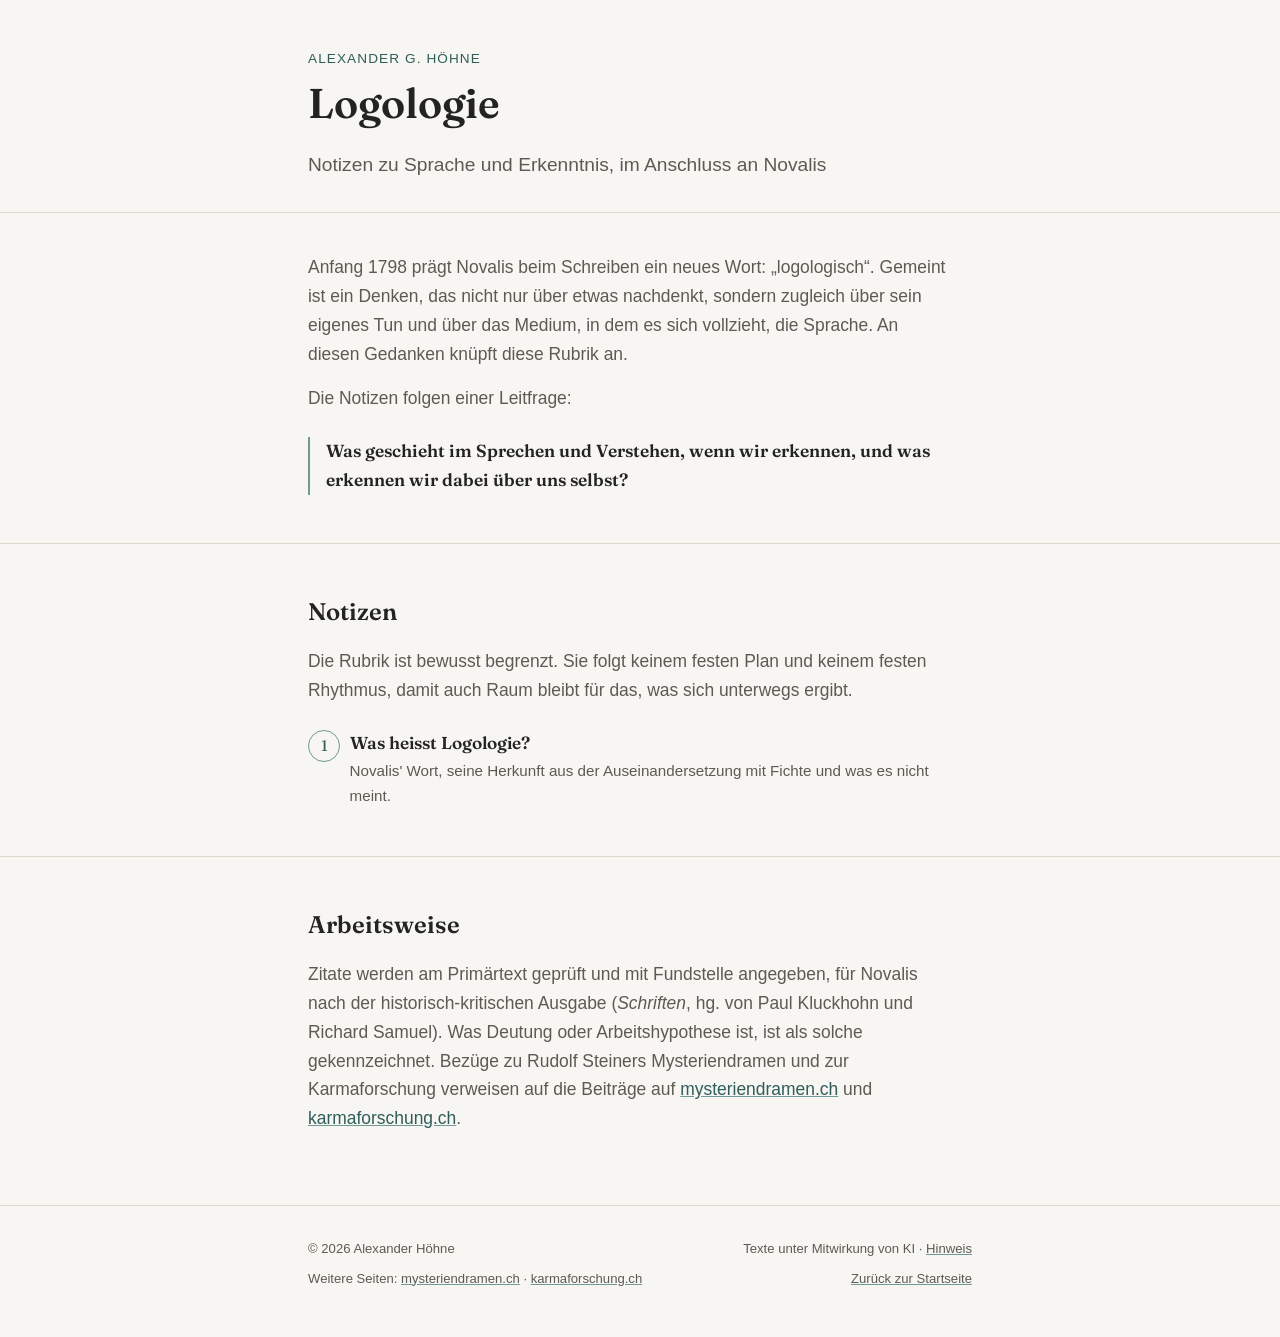
==== logologie/index.html @ 444ba688 "logologie 2026-10-31" ====
<!doctype html>
<html lang="de">
<head>
<meta charset="utf-8">
<meta name="viewport" content="width=device-width, initial-scale=1">
<title>Logologie. Notizen zu Sprache und Erkenntnis — Alexander Höhne</title>
<meta name="description" content="Notizen im Anschluss an Novalis' Logologie: Was geschieht im Sprechen und Verstehen, wenn wir erkennen, und was erkennen wir dabei über uns selbst?">
<link rel="canonical" href="https://alexanderhoehne.ch/logologie/">
<link rel="icon" href="/favicon.svg" type="image/svg+xml">
<link rel="icon" href="/favicon.ico" sizes="48x48">
<link rel="apple-touch-icon" href="/apple-touch-icon.png">
<meta property="og:type" content="website">
<meta property="og:site_name" content="Alexander Höhne">
<meta property="og:locale" content="de_CH">
<meta property="og:title" content="Logologie. Notizen zu Sprache und Erkenntnis">
<meta property="og:description" content="Notizen im Anschluss an Novalis' Logologie: Was geschieht im Sprechen und Verstehen, wenn wir erkennen, und was erkennen wir dabei über uns selbst?">
<meta property="og:url" content="https://alexanderhoehne.ch/logologie/">
<meta property="og:image" content="https://alexanderhoehne.ch/assets/img/og-image.png">
<meta property="og:image:width" content="1200">
<meta property="og:image:height" content="630">
<meta property="og:image:alt" content="Alexander Höhne — alexanderhoehne.ch">
<meta name="twitter:card" content="summary_large_image">
<link rel="stylesheet" href="/assets/css/style.css">
<script type="application/ld+json">
{
  "@context": "https://schema.org",
  "@type": "CreativeWorkSeries",
  "@id": "https://alexanderhoehne.ch/logologie/#serie",
  "name": "Logologie. Notizen zu Sprache und Erkenntnis",
  "url": "https://alexanderhoehne.ch/logologie/",
  "inLanguage": "de-CH",
  "author": { "@id": "https://alexanderhoehne.ch/#person" },
  "about": ["Novalis", "Logologie", "Sprachphilosophie", "Erkenntnis", "Selbsterkenntnis"],
  "hasPart": [
    {
      "@type": "BlogPosting",
      "headline": "Was heisst Logologie?",
      "url": "https://alexanderhoehne.ch/logologie/01-was-heisst-logologie.html",
      "position": 1
    }
  ]
}
</script>
</head>
<body>
<a class="skip-link" href="#inhalt">Zum Inhalt springen</a>

<header class="hero page">
  <div class="wrap">
    <div class="eyebrow"><a href="/">Alexander G. Höhne</a></div>
    <h1>Logologie</h1>
    <p class="lede">Notizen zu Sprache und Erkenntnis, im Anschluss an Novalis</p>
  </div>
</header>

<main id="inhalt">
  <section>
    <div class="wrap">
      <p class="intro">Anfang 1798 prägt Novalis beim Schreiben ein neues Wort: „logologisch“. Gemeint ist ein Denken, das nicht nur über etwas nachdenkt, sondern zugleich über sein eigenes Tun und über das Medium, in dem es sich vollzieht, die Sprache. An diesen Gedanken knüpft diese Rubrik an.</p>
      <p class="intro">Die Notizen folgen einer Leitfrage:</p>
      <ul class="stance">
        <li><strong>Was geschieht im Sprechen und Verstehen, wenn wir erkennen, und was erkennen wir dabei über uns selbst?</strong></li>
      </ul>
    </div>
  </section>

  <section>
    <div class="wrap">
      <h2>Notizen</h2>
      <p class="intro">Die Rubrik ist bewusst begrenzt. Sie folgt keinem festen Plan und keinem festen Rhythmus, damit auch Raum bleibt für das, was sich unterwegs ergibt.</p>
      <ol class="notes">
        <li>
          <span class="title"><a href="/logologie/01-was-heisst-logologie.html">Was heisst Logologie?</a></span>
          <span class="desc">Novalis' Wort, seine Herkunft aus der Auseinandersetzung mit Fichte und was es nicht meint.</span>
        </li>
      </ol>
    </div>
  </section>

  <section>
    <div class="wrap">
      <h2>Arbeitsweise</h2>
      <p class="intro">Zitate werden am Primärtext geprüft und mit Fundstelle angegeben, für Novalis nach der historisch-kritischen Ausgabe (<em>Schriften</em>, hg. von Paul Kluckhohn und Richard Samuel). Was Deutung oder Arbeitshypothese ist, ist als solche gekennzeichnet. Bezüge zu Rudolf Steiners Mysteriendramen und zur Karmaforschung verweisen auf die Beiträge auf <a href="https://mysteriendramen.ch">mysteriendramen.ch</a> und <a href="https://karmaforschung.ch">karmaforschung.ch</a>.</p>
    </div>
  </section>
</main>

<footer class="site-footer">
  <div class="wrap">
    <span>© 2026 Alexander Höhne</span>
    <span>Texte unter Mitwirkung von KI · <a href="/impressum.html#ki">Hinweis</a></span>
    <span>Weitere Seiten: <a href="https://mysteriendramen.ch">mysteriendramen.ch</a> · <a href="https://karmaforschung.ch">karmaforschung.ch</a></span>
    <a href="/">Zurück zur Startseite</a>
  </div>
</footer>

</body>
</html>
---- assets/css/style.css ----
/* alexanderhoehne.ch — Web-Visitenkarte
   Mobile-first, responsive, ruhig und professionell. */

/* Schriften: lokal eingebunden (keine Verbindung zu Google Fonts).
   Lizenz: SIL Open Font License 1.1, siehe /assets/fonts/OFL.txt */

@font-face {
  font-family: 'Fraunces';
  font-style: normal;
  font-weight: 100 900;
  font-display: swap;
  src: url(/assets/fonts/fraunces-latin-ext-opsz-normal.woff2) format('woff2');
  unicode-range: U+0100-02BA,U+02BD-02C5,U+02C7-02CC,U+02CE-02D7,U+02DD-02FF,U+0304,U+0308,U+0329,U+1D00-1DBF,U+1E00-1E9F,U+1EF2-1EFF,U+2020,U+20A0-20AB,U+20AD-20C0,U+2113,U+2C60-2C7F,U+A720-A7FF;
}

@font-face {
  font-family: 'Fraunces';
  font-style: normal;
  font-weight: 100 900;
  font-display: swap;
  src: url(/assets/fonts/fraunces-latin-opsz-normal.woff2) format('woff2');
  unicode-range: U+0000-00FF,U+0131,U+0152-0153,U+02BB-02BC,U+02C6,U+02DA,U+02DC,U+0304,U+0308,U+0329,U+2000-206F,U+20AC,U+2122,U+2191,U+2193,U+2212,U+2215,U+FEFF,U+FFFD;
}

:root {
  --bg: #f7f6f2;
  --bg-raised: #edeae2;
  --ink: #232320;
  --ink-soft: #5c5a53;
  --rule: #ddd8cc;
  --accent: #2f5d5a;
  --accent-soft: #6f9994;
  --link: #2f5d5a;
  --max-width: 44rem;
  --font-display: 'Fraunces', Georgia, 'Palatino Linotype', serif;
  --font-sans: -apple-system, BlinkMacSystemFont, 'Segoe UI', Roboto, Helvetica, Arial, sans-serif;
}

@media (prefers-color-scheme: dark) {
  :root {
    --bg: #171a19;
    --bg-raised: #202422;
    --ink: #ece9e2;
    --ink-soft: #a9a79d;
    --rule: #333734;
    --accent: #8fc0ba;
    --accent-soft: #5a8a84;
    --link: #8fc0ba;
  }
}

* { box-sizing: border-box; }
html { -webkit-text-size-adjust: 100%; }

body {
  margin: 0;
  background: var(--bg);
  color: var(--ink);
  font-family: var(--font-sans);
  font-size: clamp(1rem, 0.96rem + 0.2vw, 1.09rem);
  line-height: 1.65;
}

.wrap { max-width: var(--max-width); margin: 0 auto; padding: 0 1.25rem; }

a { color: var(--link); text-decoration-color: var(--accent-soft); transition: color 0.2s ease; }
a:hover { color: var(--accent); }

/* Hero */
header.hero {
  padding: 4.5rem 0 3rem;
  border-bottom: 1px solid var(--rule);
}

header.hero .eyebrow {
  font-size: 0.85rem;
  letter-spacing: 0.08em;
  text-transform: uppercase;
  color: var(--accent);
  margin-bottom: 0.6rem;
}

header.hero h1 {
  font-family: var(--font-display);
  font-weight: 600;
  font-size: clamp(2.1rem, 1.8rem + 1.6vw, 3rem);
  margin: 0 0 0.5em;
  line-height: 1.15;
}

header.hero p.lede {
  font-size: clamp(1.05rem, 1rem + 0.3vw, 1.2rem);
  color: var(--ink-soft);
  max-width: 38rem;
  margin: 0;
}

nav.quicklinks {
  margin-top: 1.75rem;
  display: flex;
  flex-wrap: wrap;
  gap: 0.5rem 1.5rem;
  font-size: 0.92rem;
}

nav.quicklinks a { color: var(--ink-soft); text-decoration: none; border-bottom: 1px solid transparent; }
nav.quicklinks a:hover { color: var(--accent); border-bottom-color: var(--accent-soft); }

/* Sections */
main section { padding: 3rem 0; border-bottom: 1px solid var(--rule); }
main section:last-of-type { border-bottom: none; }

section h2 {
  font-family: var(--font-display);
  font-weight: 600;
  font-size: 1.5rem;
  margin: 0 0 1.5rem;
}

/* Competency grid */
.competencies {
  display: grid;
  grid-template-columns: 1fr;
  gap: 1.25rem;
}

@media (min-width: 40em) {
  .competencies { grid-template-columns: 1fr 1fr; }
}

.competency {
  background: var(--bg-raised);
  border: 1px solid var(--rule);
  border-radius: 10px;
  padding: 1.4rem 1.5rem;
}

.competency h3 {
  font-family: var(--font-display);
  font-weight: 600;
  font-size: 1.15rem;
  margin: 0 0 0.5rem;
  color: var(--ink);
}

.competency p { margin: 0; color: var(--ink-soft); font-size: 0.97rem; }
.competency a { font-weight: 600; }

/* Bio */
section.bio p { max-width: 40rem; }

/* Contact */
section.contact ul {
  list-style: none;
  margin: 0;
  padding: 0;
  display: flex;
  flex-direction: column;
  gap: 0.6rem;
  font-size: 1.02rem;
}

section.contact li::before {
  content: "—";
  color: var(--accent-soft);
  margin-right: 0.6rem;
}

/* Footer */
footer.site-footer {
  padding: 2rem 0 3rem;
  font-size: 0.82rem;
  color: var(--ink-soft);
}

footer.site-footer a { color: var(--ink-soft); }
footer.site-footer a:hover { color: var(--accent); }

@media (max-width: 22em) {
  .wrap { padding: 0 1rem; }
}

/* Sprunglink für Tastatur und Screenreader: erst bei Fokus sichtbar */
.skip-link {
  position: absolute;
  left: -9999px;
  top: 0;
}
.skip-link:focus {
  left: 1rem;
  top: 1rem;
  z-index: 100;
  padding: 0.5rem 1rem;
  background: var(--bg-raised);
  color: var(--ink);
  border: 2px solid var(--accent);
  border-radius: 6px;
  font-family: var(--font-sans);
  text-decoration: none;
}
a:focus-visible, button:focus-visible {
  outline: 2px solid var(--accent);
  outline-offset: 2px;
}

/* Publikationen */
ul.publications { margin: 0; padding-left: 1.1rem; display: flex; flex-direction: column; gap: 0.7rem; max-width: 40rem; }
ul.publications li { padding-left: 0.2rem; }

/* Neue Beiträge aus den Blogs (per Skript aus den RSS-Feeds) */
ul.post-teaser { list-style: none; margin: 0; padding: 0; display: flex; flex-direction: column; gap: 1.25rem; }
ul.post-teaser .meta { font-size: 0.82rem; color: var(--ink-soft); letter-spacing: 0.02em; }
ul.post-teaser h3 { font-family: var(--font-display); font-weight: 600; font-size: 1.15rem; margin: 0.15rem 0 0.3rem; }
ul.post-teaser h3 a { text-decoration: none; color: var(--ink); }
ul.post-teaser h3 a:hover { color: var(--accent); }
ul.post-teaser p { margin: 0; color: var(--ink-soft); font-size: 0.97rem; max-width: 40rem; }
.nowrap { white-space: nowrap; }

/* Footer wie auf mysteriendramen.ch und karmaforschung.ch */
footer.site-footer { border-top: 1px solid var(--rule); }
footer.site-footer .wrap {
  display: flex;
  flex-wrap: wrap;
  gap: 0.5rem 1.25rem;
  justify-content: space-between;
  align-items: baseline;
}

/* Neu: Haltung, Blog-Karten, breite Kachel */
header.hero p.lede + p.lede { margin-top: 0.9rem; }
p.intro { margin: -0.5rem 0 1.5rem; color: var(--ink-soft); max-width: 40rem; }

ul.stance { list-style: none; margin: 0; padding: 0; display: flex; flex-direction: column; gap: 1.1rem; max-width: 40rem; }
ul.stance li { padding-left: 1rem; border-left: 2px solid var(--accent-soft); }
ul.stance strong { font-family: var(--font-display); font-weight: 600; color: var(--ink); }

@media (min-width: 40em) { .competency.wide { grid-column: 1 / -1; } }

a.blog-card { display: block; text-decoration: none; color: inherit; transition: border-color 0.2s ease, transform 0.2s ease; }
a.blog-card:hover { border-color: var(--accent-soft); transform: translateY(-2px); }
a.blog-card:hover h3 { color: var(--accent); }
.blog-name { display: block; font-size: 0.8rem; letter-spacing: 0.06em; text-transform: uppercase; color: var(--accent); margin-bottom: 0.35rem; }

.latest { margin-top: 2.25rem; }
h3.latest-title { font-family: var(--font-display); font-weight: 600; font-size: 1.1rem; margin: 0 0 1rem; color: var(--ink-soft); }
@media (prefers-reduced-motion: reduce) { a.blog-card { transition: none; } a.blog-card:hover { transform: none; } }

/* Rubrik Logologie: Übersicht und Notizen */
header.hero.page { padding: 3rem 0 2rem; }
header.hero.page h1 { font-size: clamp(1.9rem, 1.6rem + 1.4vw, 2.6rem); }
header.hero .eyebrow a { color: inherit; text-decoration: none; }
header.hero .eyebrow a:hover { text-decoration: underline; }
.crumbs { font-size: 0.85rem; color: var(--ink-soft); margin: 0 0 0.6rem; }
.crumbs a { color: var(--ink-soft); }
.note-meta { font-size: 0.88rem; color: var(--ink-soft); margin-top: 1rem; }

article.note { max-width: 40rem; }
article.note h2 { font-family: var(--font-display); font-weight: 600; font-size: 1.3rem; margin: 2.2rem 0 0.8rem; }
article.note p { margin: 0 0 1.05rem; }
article.note blockquote {
  margin: 1.3rem 0;
  padding: 0.2rem 0 0.2rem 1.1rem;
  border-left: 2px solid var(--accent-soft);
  color: var(--ink);
  font-family: var(--font-display);
  font-size: 1.04rem;
}
article.note blockquote p { margin: 0 0 0.5rem; }
article.note blockquote cite { display: block; font-family: var(--font-sans); font-style: normal; font-size: 0.82rem; color: var(--ink-soft); }
article.note .deutung { background: var(--bg-raised); border: 1px solid var(--rule); border-radius: 10px; padding: 1rem 1.25rem; margin: 1.5rem 0; }
article.note .deutung p:last-child { margin-bottom: 0; }
.label { display: block; font-size: 0.78rem; letter-spacing: 0.06em; text-transform: uppercase; color: var(--accent); margin-bottom: 0.35rem; }

.quellen { font-size: 0.9rem; color: var(--ink-soft); }
.quellen ul { padding-left: 1.1rem; display: flex; flex-direction: column; gap: 0.45rem; }

.weiterlesen { margin: 2rem 0 0; background: var(--bg-raised); border: 1px solid var(--rule); border-radius: 10px; padding: 1.1rem 1.4rem; }
.weiterlesen h2 { font-family: var(--font-display); font-weight: 600; font-size: 1.05rem; margin: 0 0 0.6rem; }
.weiterlesen ul { margin: 0; padding-left: 1.1rem; }

ol.notes { list-style: none; margin: 0; padding: 0; display: flex; flex-direction: column; gap: 1rem; max-width: 40rem; counter-reset: note; }
ol.notes li { counter-increment: note; padding-left: 2.6rem; position: relative; }
ol.notes li::before { content: counter(note); position: absolute; left: 0; top: 0.05rem; width: 1.9rem; height: 1.9rem; border-radius: 50%; border: 1px solid var(--accent-soft); color: var(--accent); font-family: var(--font-display); font-size: 0.95rem; display: flex; align-items: center; justify-content: center; }
ol.notes .title { font-family: var(--font-display); font-weight: 600; font-size: 1.08rem; }
ol.notes .title a { color: var(--ink); text-decoration: none; }
ol.notes .title a:hover { color: var(--accent); }
ol.notes .desc { display: block; color: var(--ink-soft); font-size: 0.95rem; }
ol.notes .status { display: block; font-size: 0.8rem; color: var(--ink-soft); letter-spacing: 0.02em; }
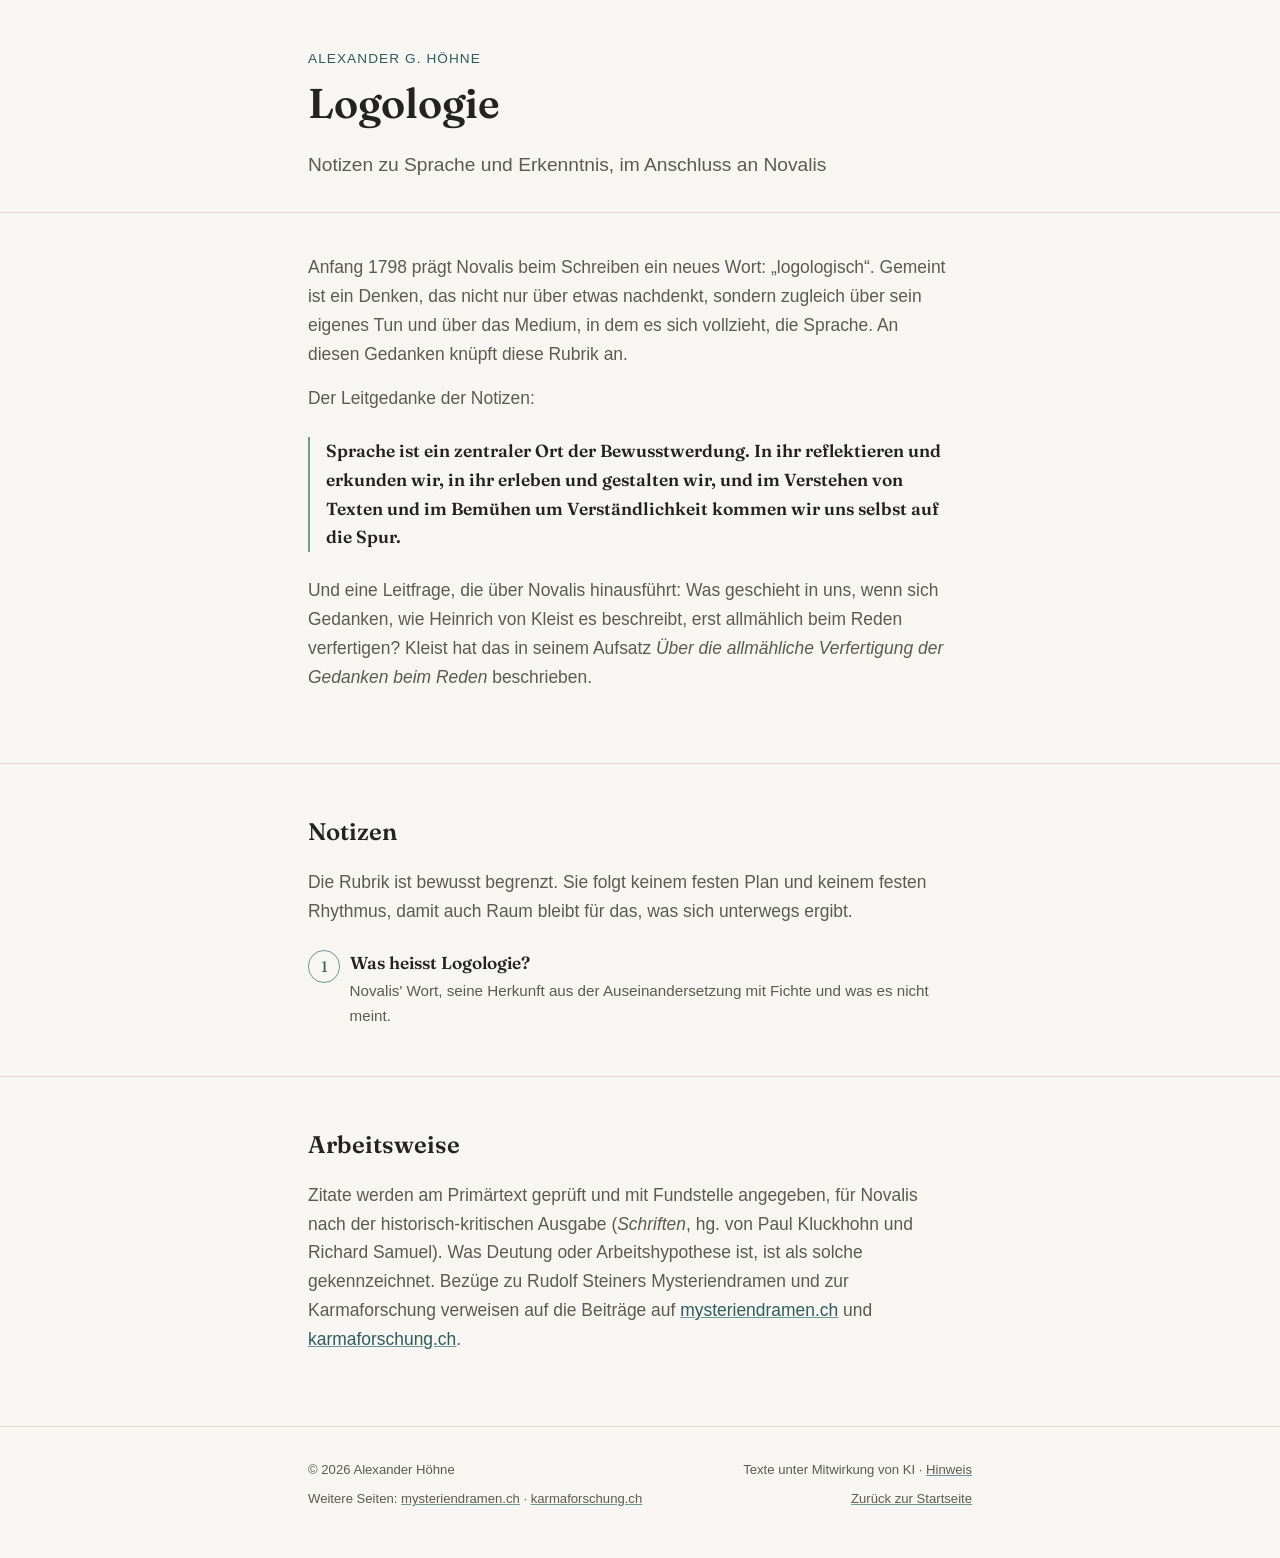
==== commit 4c940cdd: "logoogie3 2026-10-31" ====
--- a/logologie/index.html
+++ b/logologie/index.html
@@ -4,7 +4,7 @@
 <meta charset="utf-8">
 <meta name="viewport" content="width=device-width, initial-scale=1">
 <title>Logologie. Notizen zu Sprache und Erkenntnis — Alexander Höhne</title>
-<meta name="description" content="Notizen im Anschluss an Novalis' Logologie: Was geschieht im Sprechen und Verstehen, wenn wir erkennen, und was erkennen wir dabei über uns selbst?">
+<meta name="description" content="Notizen im Anschluss an Novalis' Logologie: Sprache als Ort der Bewusstwerdung, der Reflexion und Erkundung, des Erlebens und Gestaltens, des Verstehens und der Verständlichkeit.">
 <link rel="canonical" href="https://alexanderhoehne.ch/logologie/">
 <link rel="icon" href="/favicon.svg" type="image/svg+xml">
 <link rel="icon" href="/favicon.ico" sizes="48x48">
@@ -13,7 +13,7 @@
 <meta property="og:site_name" content="Alexander Höhne">
 <meta property="og:locale" content="de_CH">
 <meta property="og:title" content="Logologie. Notizen zu Sprache und Erkenntnis">
-<meta property="og:description" content="Notizen im Anschluss an Novalis' Logologie: Was geschieht im Sprechen und Verstehen, wenn wir erkennen, und was erkennen wir dabei über uns selbst?">
+<meta property="og:description" content="Notizen im Anschluss an Novalis' Logologie: Sprache als Ort der Bewusstwerdung, der Reflexion und Erkundung, des Erlebens und Gestaltens, des Verstehens und der Verständlichkeit.">
 <meta property="og:url" content="https://alexanderhoehne.ch/logologie/">
 <meta property="og:image" content="https://alexanderhoehne.ch/assets/img/og-image.png">
 <meta property="og:image:width" content="1200">
@@ -57,10 +57,11 @@
   <section>
     <div class="wrap">
       <p class="intro">Anfang 1798 prägt Novalis beim Schreiben ein neues Wort: „logologisch“. Gemeint ist ein Denken, das nicht nur über etwas nachdenkt, sondern zugleich über sein eigenes Tun und über das Medium, in dem es sich vollzieht, die Sprache. An diesen Gedanken knüpft diese Rubrik an.</p>
-      <p class="intro">Die Notizen folgen einer Leitfrage:</p>
+      <p class="intro">Der Leitgedanke der Notizen:</p>
       <ul class="stance">
-        <li><strong>Was geschieht im Sprechen und Verstehen, wenn wir erkennen, und was erkennen wir dabei über uns selbst?</strong></li>
+        <li><strong>Sprache ist ein zentraler Ort der Bewusstwerdung. In ihr reflektieren und erkunden wir, in ihr erleben und gestalten wir, und im Verstehen von Texten und im Bemühen um Verständlichkeit kommen wir uns selbst auf die Spur.</strong></li>
       </ul>
+      <p class="intro" style="margin-top:1.5rem;">Und eine Leitfrage, die über Novalis hinausführt: Was geschieht in uns, wenn sich Gedanken, wie Heinrich von Kleist es beschreibt, erst allmählich beim Reden verfertigen? Kleist hat das in seinem Aufsatz <em>Über die allmähliche Verfertigung der Gedanken beim Reden</em> beschrieben.</p>
     </div>
   </section>
 
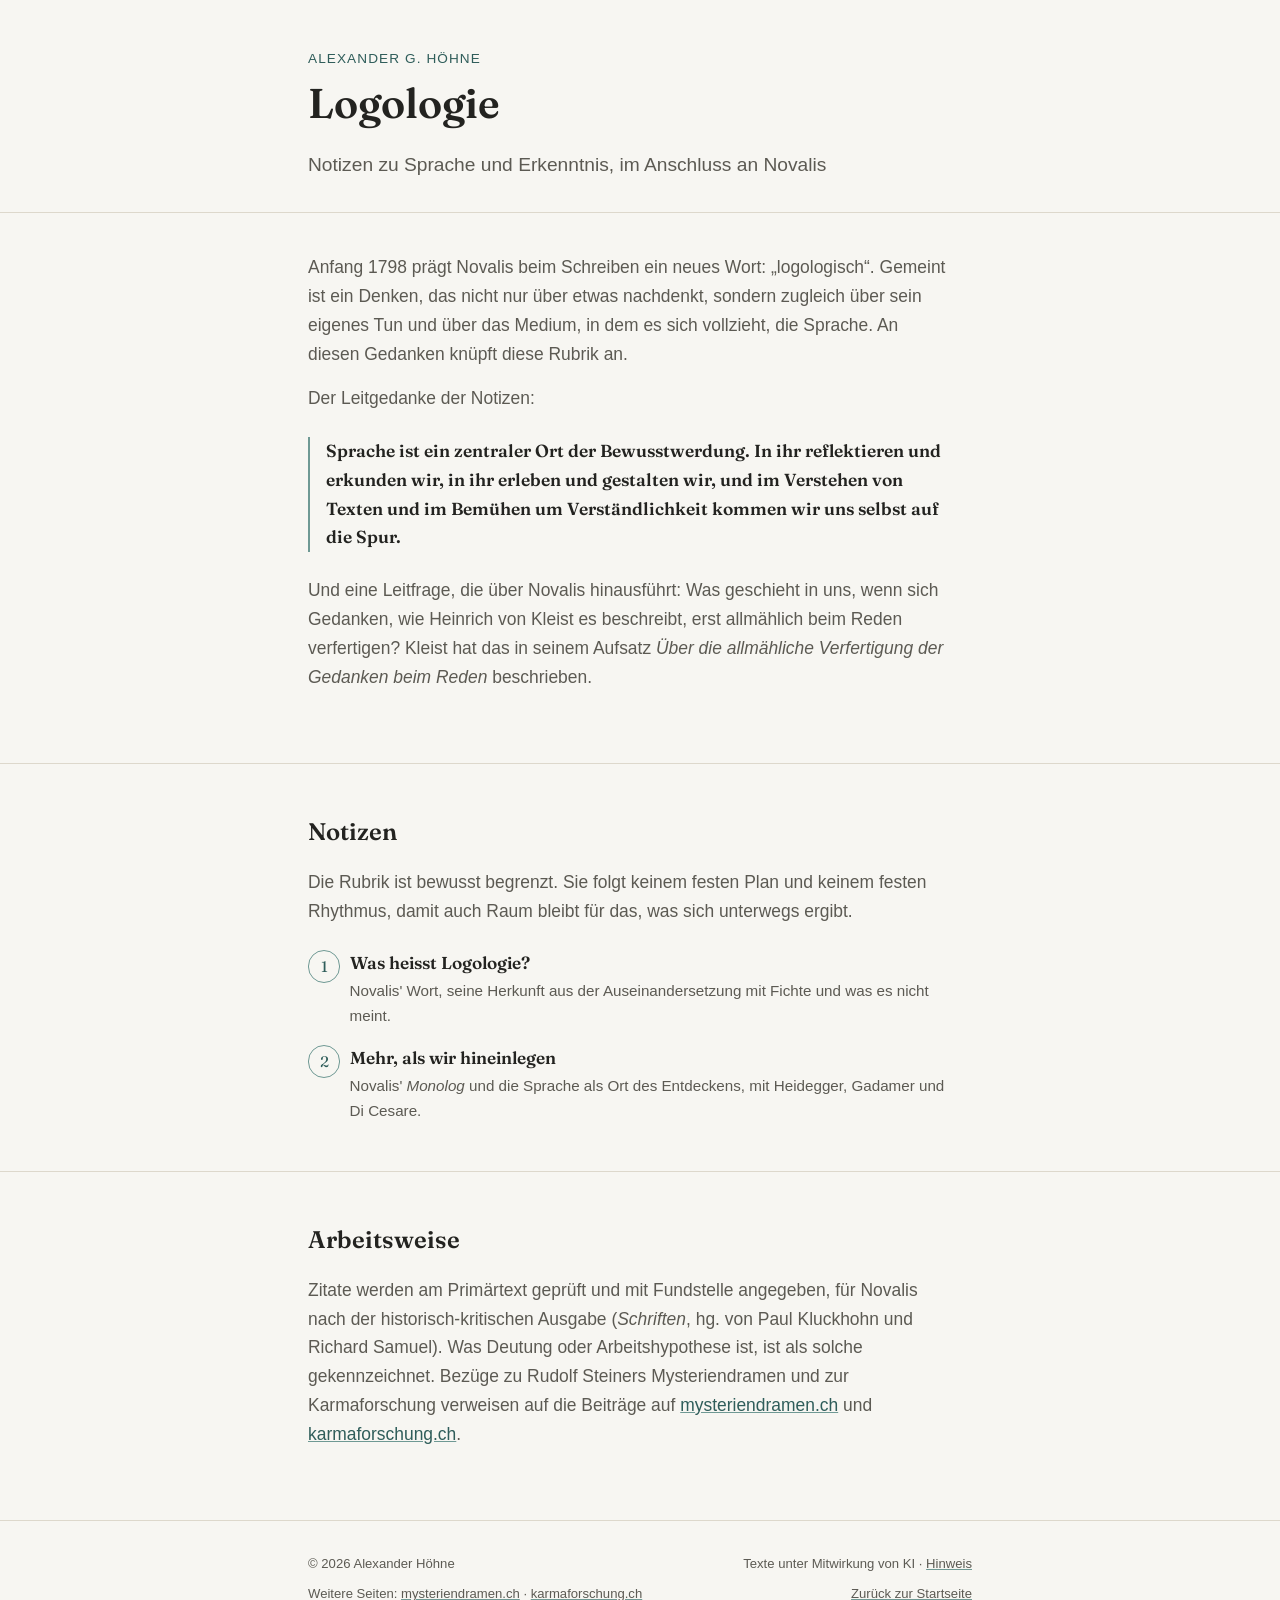
==== commit 1f836cc0: "2te Notiz 2026-11-07" ====
--- a/logologie/index.html
+++ b/logologie/index.html
@@ -41,6 +41,8 @@
   ]
 }
 </script>
+<script data-goatcounter="https://hoha23.goatcounter.com/count"
+        async src="//gc.zgo.at/count.js"></script>
 </head>
 <body>
 <a class="skip-link" href="#inhalt">Zum Inhalt springen</a>
@@ -74,6 +76,10 @@
           <span class="title"><a href="/logologie/01-was-heisst-logologie.html">Was heisst Logologie?</a></span>
           <span class="desc">Novalis' Wort, seine Herkunft aus der Auseinandersetzung mit Fichte und was es nicht meint.</span>
         </li>
+        <li>
+          <span class="title"><a href="/logologie/02-monolog.html">Mehr, als wir hineinlegen</a></span>
+          <span class="desc">Novalis' <em>Monolog</em> und die Sprache als Ort des Entdeckens, mit Heidegger, Gadamer und Di Cesare.</span>
+        </li>
       </ol>
     </div>
   </section>
